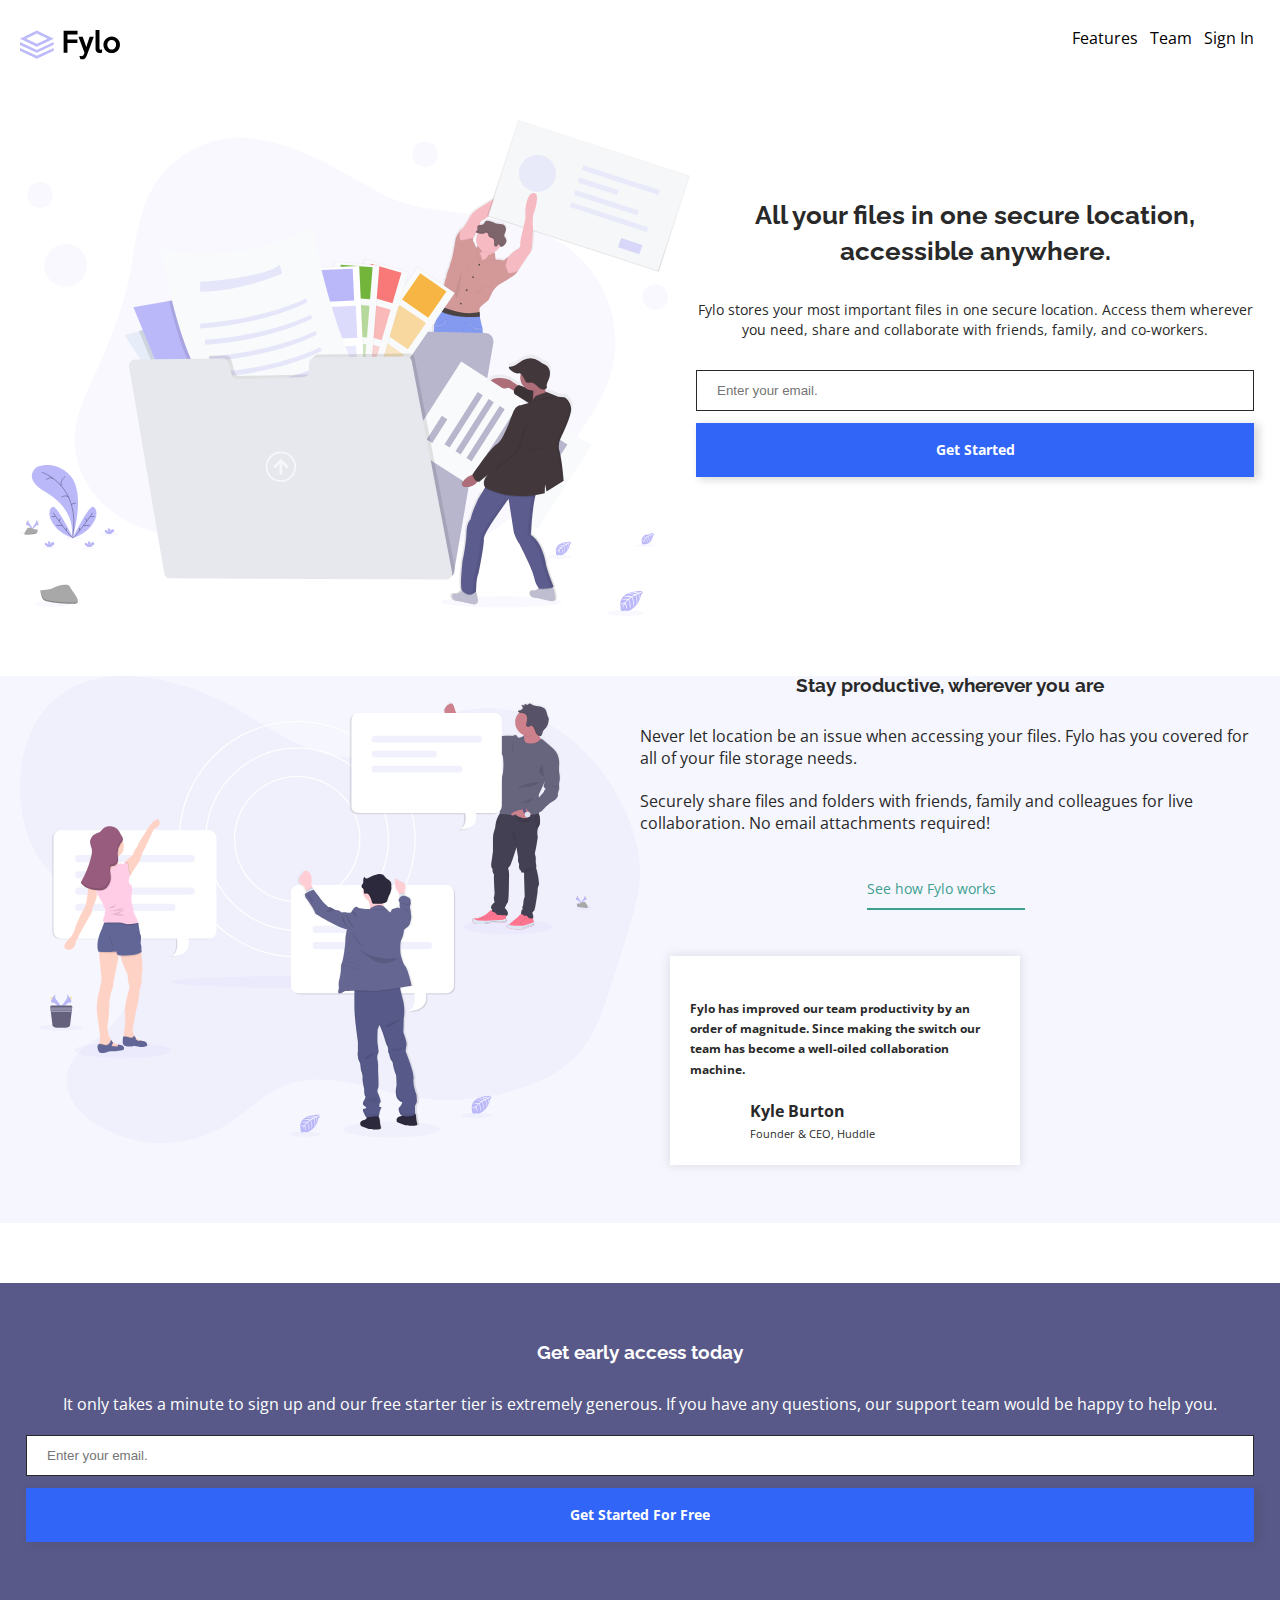
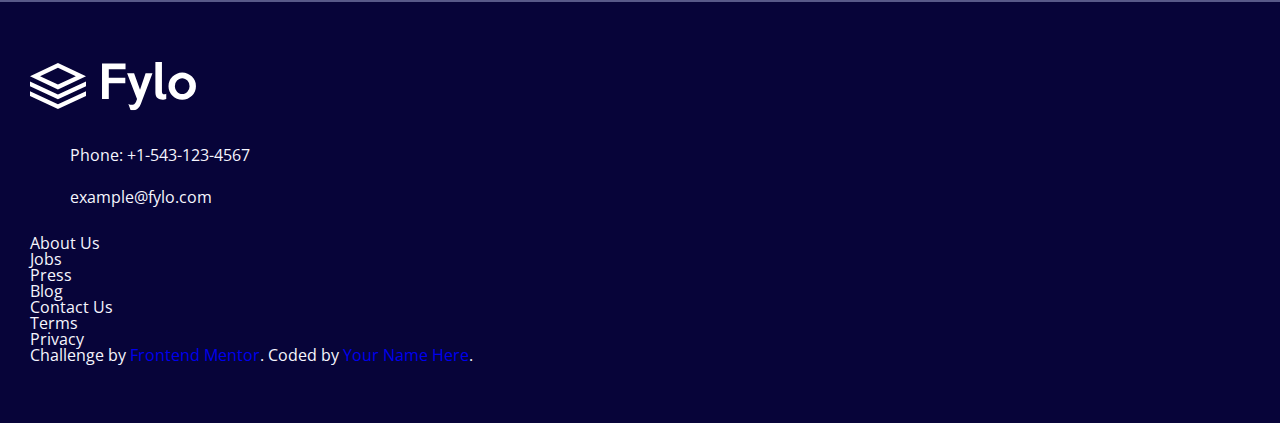
==== Challenge 3/index.html @ e167e277 "Challenge init" ====
<!DOCTYPE html>
<html lang="en">
  <head>
    <meta charset="UTF-8" />
    <meta name="viewport" content="width=device-width, initial-scale=1.0" />

    <link
      rel="icon"
      type="image/png"
      sizes="32x32"
      href="./images/favicon-32x32.png"
    />

    <title>Frontend Mentor | Fylo landing page with two column layout</title>

    <link rel="stylesheet" href="./css/main.css" />
  </head>
  <body>
    <header class="header-hero">
      <img class="logo" src="./images/logo.svg" alt="Logo" />
      <nav >
        <ul class="menu">
          <li><a class="action" href="#">Features</a></li>
          <li><a class="action" href="#">Team</a></li>
          <li><a class="action" href="#">Sign In</a></li>
        </ul>
      </nav>
    </header>

    <section class="hero-section">
      <div class="hero-image">
        <img  src="./images/illustration-1.svg" alt="ilustração" />
      </div>
      <div class="hero-info">
      <h1 class="title">All your files in one secure location, accessible anywhere.</h1>
        <p>
          Fylo stores your most important files in one secure location. Access
          them wherever you need, share and collaborate with friends, family,
          and co-workers.
        </p>
        <form class="hero-form">
          <input type="text" placeholder="Enter your email."/>
          <a class="btn-primary" href="#" >Get Started </a>
        </form>
      </div>
    </section>

    <section class="service-section">
      <div class="service-image">
        <img src="./images/illustration-2.svg" alt="ilustração">
      </div>
      <div class="service-info">
        <h2 class="subtitle">Stay productive, wherever you are</h2>
        <p>
          Never let location be an issue when accessing your files. Fylo has you
          covered for all of your file storage needs.
        </p>
        <p>
          Securely share files and folders with friends, family and colleagues for
          live collaboration. No email attachments required!
        </p>

        <a class="call-action" href="#">See how Fylo works</a>

        <div class="card">
          <p>
            Fylo has improved our team productivity by an order of magnitude.
            Since making the switch our team has become a well-oiled collaboration
            machine.
          </p>

          <ul class="avatar">
            <li>Kyle Burton</li>
            <li>Founder & CEO, Huddle</li>
          </ul>
        </div>
      </div>
    </section>

    <section class="contact-section">
      <h2 class="subtitle">Get early access today</h2>
      <p>
        It only takes a minute to sign up and our free starter tier is extremely
        generous. If you have any questions, our support team would be happy to
        help you.
      </p>
      <form class="contact-form">
        <input type="text" placeholder="Enter your email."/>
        <a class="btn-primary" href="#"> Get Started For Free</a>
      </form>
     
    </section>

    <footer class="footer-section">
      <img class="logo-footer" src="./images/logo-white.svg" alt="logo" />
      <ul class="info-footer">
        <li class="info phone">Phone: +1-543-123-4567</li>
        <li class="info email">example@fylo.com</li>
      </ul>

      <nav>
        <ul>
          <li>About Us</li>
          <li>Jobs</li>
          <li>Press</li>
          <li>Blog</li>
        </ul>

        <ul>
          <li>Contact Us</li>
          <li>Terms</li>
          <li>Privacy</li>
        </ul>
      </nav>

      <div>
        <ul>
          <li><a href="#"></a></li>
          <li><a href="#"></a></li>
          <li><a href="#"></a></li>
        </ul>
      </div>

      <p>
        Challenge by
        <a href="https://www.frontendmentor.io?ref=challenge" target="_blank"
          >Frontend Mentor</a
        >. Coded by <a href="#">Your Name Here</a>.
      </p>
    </footer>
  </body>
</html>
---- Challenge 3/css/main.css ----
@import url(https://fonts.googleapis.com/css2?family=Raleway:wght@400;700&display=swap);
@import url(https://fonts.googleapis.com/css2?family=Open+Sans&display=swap);
*,
*:before,
*:after {
  -webkit-box-sizing: border-box;
          box-sizing: border-box;
}

html, body, div, span, applet, object, iframe,
h1, h2, h3, h4, h5, h6, p, blockquote, pre,
a, abbr, acronym, address, big, cite, code,
del, dfn, em, img, ins, kbd, q, s, samp,
small, strike, strong, sub, sup, tt, var,
b, u, i, center,
dl, dt, dd, ol, ul, li,
fieldset, form, label, legend,
table, caption, tbody, tfoot, thead, tr, th, td,
article, aside, canvas, details, embed,
figure, figcaption, footer, header, hgroup,
menu, nav, output, ruby, section, summary,
time, mark, audio, video {
  margin: 0;
  padding: 0;
  border: 0;
  font-size: 100%;
  font: inherit;
  vertical-align: baseline;
}

/* HTML5 display-role reset for older browsers */
article, aside, details, figcaption, figure,
footer, header, hgroup, menu, nav, section {
  display: block;
}

body {
  line-height: 1;
}

ol, ul {
  list-style: none;
}

blockquote, q {
  quotes: none;
}

blockquote:before, blockquote:after,
q:before, q:after {
  content: '';
  content: none;
}

table {
  border-collapse: collapse;
  border-spacing: 0;
}

body {
  font-family: 'open Sans';
  color: #292929;
  height: 100%;
}

img {
  max-width: 100%;
  display: block;
}

a {
  text-decoration: none;
}

.title {
  font-family: Raleway;
  font-size: 1.6em;
  line-height: 1.4em;
  font-weight: 700;
  margin-bottom: 30px;
}

.subtitle {
  font-family: Raleway;
  font-size: 1.2em;
  text-align: center;
  font-weight: 700;
  margin-bottom: 30px;
}

.btn-primary {
  padding: 20px 20px;
  background-color: #3065f8;
  color: #ffffff;
  font-weight: 700;
  -webkit-box-shadow: 4px 2px 8px 1px rgba(68, 68, 68, 0.2);
  box-shadow: 4px 2px 8px 1px rgba(68, 68, 68, 0.2);
  font-size: 0.875em;
}

.header-hero {
  display: -webkit-box;
  display: -ms-flexbox;
  display: flex;
  -ms-flex-wrap: wrap;
      flex-wrap: wrap;
  -webkit-box-pack: justify;
      -ms-flex-pack: justify;
          justify-content: space-between;
  margin-top: 30px;
  padding-left: 20px;
  padding-right: 20px;
}

.logo {
  max-width: 100px;
}

.menu {
  display: -webkit-box;
  display: -ms-flexbox;
  display: flex;
}

.action {
  padding: 6px;
  color: black;
}

.hero-section {
  padding-top: 60px;
  display: -webkit-box;
  display: -ms-flexbox;
  display: flex;
  -ms-flex-wrap: wrap;
      flex-wrap: wrap;
  -webkit-box-align: center;
      -ms-flex-align: center;
          align-items: center;
  padding-left: 20px;
  padding-right: 20px;
  text-align: center;
  background-image: url(../../images/bg-curve-mobile.svg);
  background-repeat: no-repeat;
  background-position: bottom;
  background-size: contain;
}

.hero-image {
  -webkit-box-flex: 1;
      -ms-flex: 1 1 400px;
          flex: 1 1 400px;
  margin: 0 auto;
  margin-bottom: 60px;
}

.hero-info {
  -webkit-box-flex: 1;
      -ms-flex: 1 1 300px;
          flex: 1 1 300px;
  margin-bottom: 60px;
}

.hero-info p {
  padding-left: 6px;
  padding-right: 6px;
  font-size: 0.9em;
  line-height: 1.4em;
  margin-bottom: 30px;
}

.hero-form {
  margin-bottom: 60px;
  display: -webkit-inline-box;
  display: -ms-inline-flexbox;
  display: inline-flex;
  -webkit-box-orient: vertical;
  -webkit-box-direction: normal;
      -ms-flex-direction: column;
          flex-direction: column;
  width: 100%;
  -ms-flex-wrap: wrap;
      flex-wrap: wrap;
  padding-left: 6px;
  padding-right: 6px;
}

.hero-form input {
  max-width: 100%;
  margin-bottom: 12px;
  padding: 12px 20px;
  border: 1px solid #292929;
  color: #bfbfbf;
}

.service-section {
  display: -webkit-box;
  display: -ms-flexbox;
  display: flex;
  -ms-flex-wrap: wrap;
      flex-wrap: wrap;
  padding-left: 20px;
  padding-right: 20px;
  margin-bottom: 60px;
  background-color: #f6f6fe;
}

.service-image {
  -webkit-box-flex: 1;
      -ms-flex: 1 1 300px;
          flex: 1 1 300px;
  margin-bottom: 80px;
}

.service-info {
  -webkit-box-flex: 1;
      -ms-flex: 1 1 300px;
          flex: 1 1 300px;
}

.service-info > p {
  margin-bottom: 20px;
  color: #292929;
  font-size: 1em;
  line-height: 1.4em;
}

.call-action {
  text-align: center;
  display: block;
  padding: 20px;
  color: #3c9f8f;
  position: relative;
  margin-left: -6px;
  margin-bottom: 40px;
  font-size: 0.875em;
}

.call-action::after {
  content: "";
  display: inline-block;
  background-image: url(../../images/icon-arrow.svg);
  background-repeat: no-repeat;
  background-size: cover;
  background-position: 100% 100%;
  width: 25px;
  height: 25px;
  margin-bottom: -6px;
  margin-left: 6px;
}

.call-action::before {
  content: "";
  display: inline-block;
  width: 158px;
  height: 2px;
  background-color: #3c9f8f;
  position: absolute;
  bottom: 6px;
}

.card {
  background-color: #ffffff;
  padding: 20px;
  -webkit-box-shadow: 0px 0px 10px 1px rgba(0, 0, 0, 0.1);
  box-shadow: 0px 0px 10px 1px rgba(0, 0, 0, 0.1);
  margin: 0 30px;
  max-width: 350px;
}

.card > p {
  margin-bottom: 20px;
  color: #292929;
  font-size: 0.75em;
  line-height: 1.7em;
  font-weight: 700;
  color: #292929;
}

.card::before {
  content: "";
  display: inline-block;
  background-image: url(../../images/icon-quotes.svg);
  background-repeat: no-repeat;
  background-size: cover;
  background-position: 100% 100%;
  width: 15px;
  height: 15px;
  margin-bottom: 6px;
}

.avatar {
  font-size: 1em;
  line-height: 1.4em;
  font-weight: bolder;
  padding-left: 60px;
  position: relative;
}

.avatar li:nth-last-child(odd) {
  font-size: 0.7em;
  font-weight: normal;
}

.avatar::before {
  content: "";
  display: inline-block;
  background-image: url(../../images/avatar-testimonial.jpg);
  background-repeat: no-repeat;
  background-size: cover;
  width: 40px;
  height: 40px;
  border-radius: 50%;
  position: absolute;
  left: 0;
}

.contact-section {
  background-color: #585989;
  color: #ffffff;
  text-align: center;
  padding: 60px 20px;
}

.contact-section p {
  margin-bottom: 20px;
  color: #292929;
  font-size: 1em;
  line-height: 1.4em;
  color: #ffffff;
}

.contact-form {
  display: -webkit-inline-box;
  display: -ms-inline-flexbox;
  display: inline-flex;
  -webkit-box-orient: vertical;
  -webkit-box-direction: normal;
      -ms-flex-direction: column;
          flex-direction: column;
  width: 100%;
  -ms-flex-wrap: wrap;
      flex-wrap: wrap;
  padding-left: 6px;
  padding-right: 6px;
}

.contact-form input {
  max-width: 100%;
  margin-bottom: 12px;
  padding: 12px 20px;
  border: 1px solid #292929;
  color: #bfbfbf;
}

.footer-section {
  background-color: #070439;
  padding: 60px 30px;
  color: #f6f6fe;
}

.logo-footer {
  margin-bottom: 30px;
}

.info-footer {
  margin-bottom: 30px;
}

.info-footer .info {
  margin-bottom: 20px;
}

.info-footer .phone::before {
  content: "";
  display: inline-block;
  background-image: url(./../../images/icon-phone.svg);
  background-repeat: no-repeat;
  width: 20px;
  height: 20px;
  margin-right: 20px;
  position: relative;
  top: 5px;
}

.email::before {
  content: "";
  display: inline-block;
  background-image: url(./../../images/icon-email.svg);
  background-repeat: no-repeat;
  width: 20px;
  height: 20px;
  margin-right: 20px;
  position: relative;
  top: 7px;
}
/*# sourceMappingURL=main.css.map */
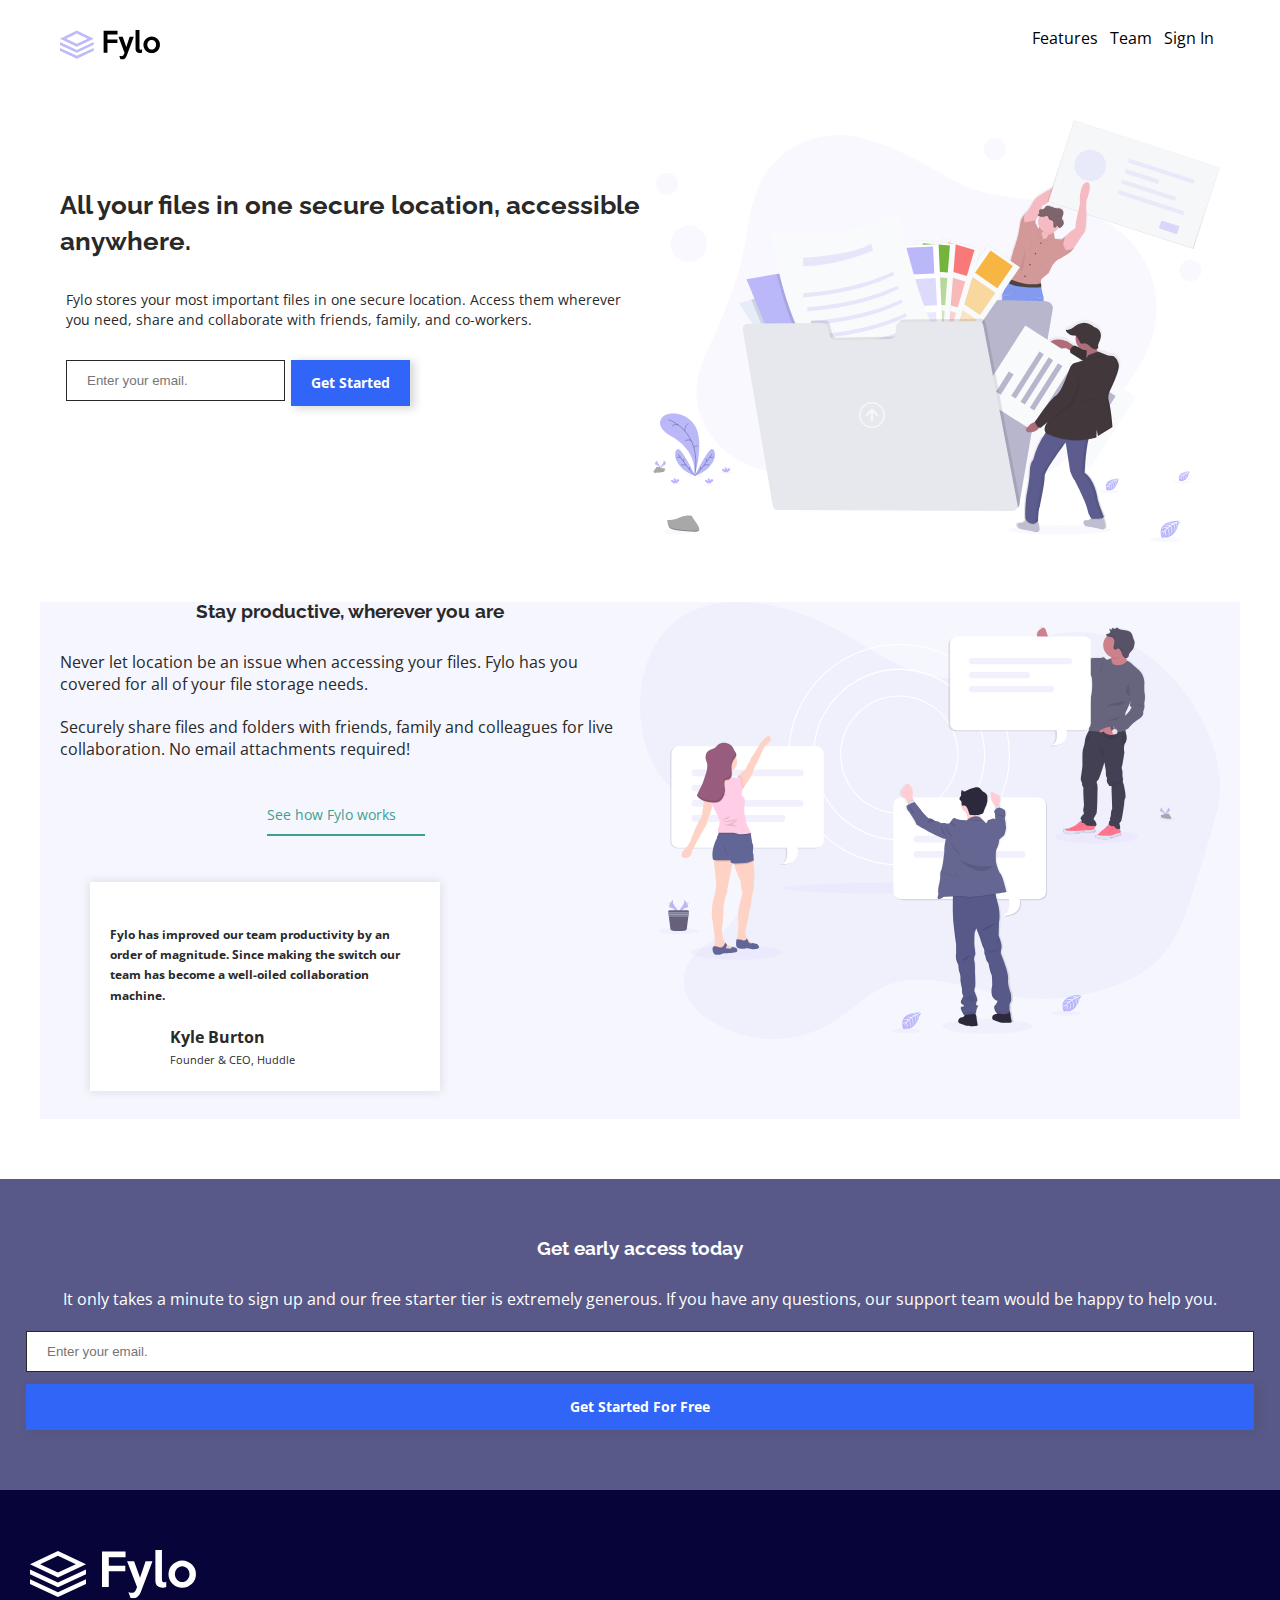
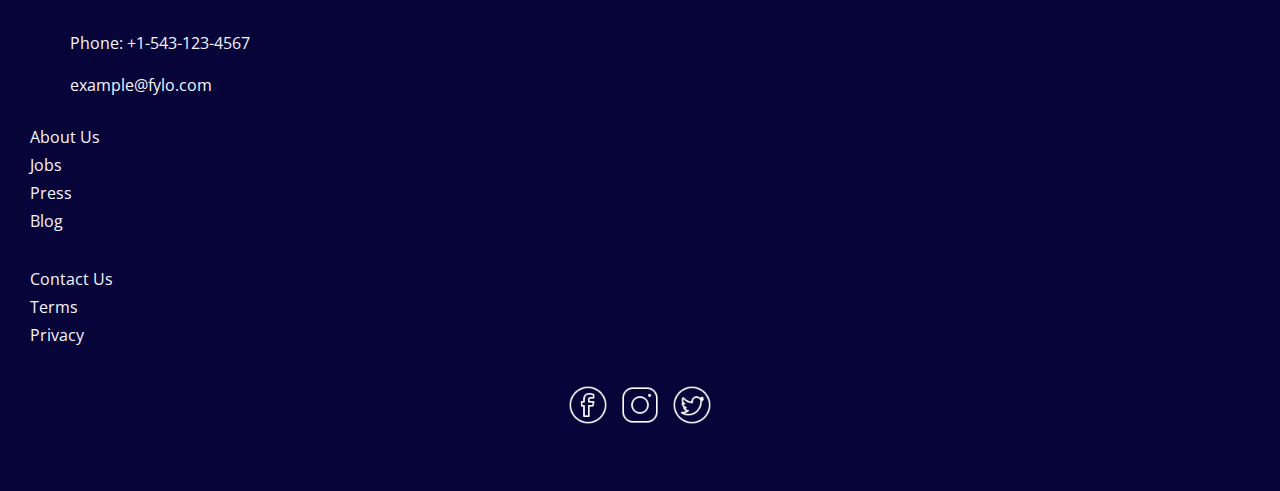
==== commit 2f34a184: "starting the responsive" ====
--- a/Challenge 3/index.html
+++ b/Challenge 3/index.html
@@ -18,7 +18,7 @@
   <body>
     <header class="header-hero">
       <img class="logo" src="./images/logo.svg" alt="Logo" />
-      <nav >
+      <nav>
         <ul class="menu">
           <li><a class="action" href="#">Features</a></li>
           <li><a class="action" href="#">Team</a></li>
@@ -29,25 +29,27 @@
 
     <section class="hero-section">
       <div class="hero-image">
-        <img  src="./images/illustration-1.svg" alt="ilustração" />
+        <img src="./images/illustration-1.svg" alt="ilustração" />
       </div>
       <div class="hero-info">
-      <h1 class="title">All your files in one secure location, accessible anywhere.</h1>
+        <h1 class="title">
+          All your files in one secure location, accessible anywhere.
+        </h1>
         <p>
           Fylo stores your most important files in one secure location. Access
           them wherever you need, share and collaborate with friends, family,
           and co-workers.
         </p>
         <form class="hero-form">
-          <input type="text" placeholder="Enter your email."/>
-          <a class="btn-primary" href="#" >Get Started </a>
+          <input type="text" placeholder="Enter your email." />
+          <a class="btn-primary" href="#">Get Started </a>
         </form>
       </div>
     </section>
 
     <section class="service-section">
       <div class="service-image">
-        <img src="./images/illustration-2.svg" alt="ilustração">
+        <img src="./images/illustration-2.svg" alt="ilustração" />
       </div>
       <div class="service-info">
         <h2 class="subtitle">Stay productive, wherever you are</h2>
@@ -56,8 +58,8 @@
           covered for all of your file storage needs.
         </p>
         <p>
-          Securely share files and folders with friends, family and colleagues for
-          live collaboration. No email attachments required!
+          Securely share files and folders with friends, family and colleagues
+          for live collaboration. No email attachments required!
         </p>
 
         <a class="call-action" href="#">See how Fylo works</a>
@@ -65,8 +67,8 @@
         <div class="card">
           <p>
             Fylo has improved our team productivity by an order of magnitude.
-            Since making the switch our team has become a well-oiled collaboration
-            machine.
+            Since making the switch our team has become a well-oiled
+            collaboration machine.
           </p>
 
           <ul class="avatar">
@@ -85,10 +87,9 @@
         help you.
       </p>
       <form class="contact-form">
-        <input type="text" placeholder="Enter your email."/>
+        <input type="text" placeholder="Enter your email." />
         <a class="btn-primary" href="#"> Get Started For Free</a>
       </form>
-     
     </section>
 
     <footer class="footer-section">
@@ -99,34 +100,31 @@
       </ul>
 
       <nav>
-        <ul>
-          <li>About Us</li>
-          <li>Jobs</li>
-          <li>Press</li>
-          <li>Blog</li>
+        <ul class="nav-footer">
+          <li><a href="#">About Us</a></li>
+          <li><a href="#">Jobs</a></li>
+          <li><a href="#">Press</a></li>
+          <li><a href="#">Blog</a></li>
         </ul>
 
-        <ul>
-          <li>Contact Us</li>
-          <li>Terms</li>
-          <li>Privacy</li>
+        <ul class="nav-footer">
+          <li><a href="#">Contact Us</a></li>
+          <li><a href="#">Terms</a></li>
+          <li><a href="#">Privacy</a></li>
         </ul>
       </nav>
 
-      <div>
-        <ul>
-          <li><a href="#"></a></li>
-          <li><a href="#"></a></li>
-          <li><a href="#"></a></li>
-        </ul>
-      </div>
-
-      <p>
-        Challenge by
-        <a href="https://www.frontendmentor.io?ref=challenge" target="_blank"
-          >Frontend Mentor</a
-        >. Coded by <a href="#">Your Name Here</a>.
-      </p>
+      <ul class="social-media">
+        <li>
+          <a href="#"><img src="./images/facebook.png" alt="facebook" /></a>
+        </li>
+        <li>
+          <a href="#"><img src="./images/instagram.png" alt="instagram" /></a>
+        </li>
+        <li>
+          <a href="#"><img src="./images/twitter.png" alt="twitter" /></a>
+        </li>
+      </ul>
     </footer>
   </body>
 </html>
--- a/Challenge 3/css/main.css
+++ b/Challenge 3/css/main.css
@@ -89,7 +89,7 @@
 }
 
 .btn-primary {
-  padding: 20px 20px;
+  padding: 16px 20px;
   background-color: #3065f8;
   color: #ffffff;
   font-weight: 700;
@@ -110,6 +110,10 @@
   margin-top: 30px;
   padding-left: 20px;
   padding-right: 20px;
+  flex-wrap: wrap;
+  margin-left: auto;
+  margin-right: auto;
+  max-width: 1200px;
 }
 
 .logo {
@@ -144,20 +148,55 @@
   background-repeat: no-repeat;
   background-position: bottom;
   background-size: contain;
+  flex-wrap: wrap;
+  margin-left: auto;
+  margin-right: auto;
+  max-width: 1200px;
+}
+
+@media only screen and (min-width: 768px) and (max-width: 900px) {
+  .hero-section {
+    text-align: left;
+  }
+}
+
+@media only screen and (min-width: 901px) {
+  .hero-section {
+    -webkit-box-ordinal-group: 3;
+        -ms-flex-order: 2;
+            order: 2;
+    text-align: left;
+  }
 }
 
 .hero-image {
   -webkit-box-flex: 1;
-      -ms-flex: 1 1 400px;
-          flex: 1 1 400px;
+      -ms-flex: 1 1 350px;
+          flex: 1 1 350px;
   margin: 0 auto;
   margin-bottom: 60px;
 }
 
+@media only screen and (min-width: 768px) and (max-width: 900px) {
+  .hero-image {
+    -webkit-box-ordinal-group: 3;
+        -ms-flex-order: 2;
+            order: 2;
+  }
+}
+
+@media only screen and (min-width: 901px) {
+  .hero-image {
+    -webkit-box-ordinal-group: 3;
+        -ms-flex-order: 2;
+            order: 2;
+  }
+}
+
 .hero-info {
   -webkit-box-flex: 1;
-      -ms-flex: 1 1 300px;
-          flex: 1 1 300px;
+      -ms-flex: 1 1 370px;
+          flex: 1 1 370px;
   margin-bottom: 60px;
 }
 
@@ -171,9 +210,9 @@
 
 .hero-form {
   margin-bottom: 60px;
-  display: -webkit-inline-box;
-  display: -ms-inline-flexbox;
-  display: inline-flex;
+  display: -webkit-box;
+  display: -ms-flexbox;
+  display: flex;
   -webkit-box-orient: vertical;
   -webkit-box-direction: normal;
       -ms-flex-direction: column;
@@ -191,6 +230,46 @@
   padding: 12px 20px;
   border: 1px solid #292929;
   color: #bfbfbf;
+}
+
+@media only screen and (min-width: 768px) and (max-width: 900px) {
+  .hero-form input {
+    margin-right: 6px;
+  }
+}
+
+@media only screen and (min-width: 901px) {
+  .hero-form input {
+    margin-right: 6px;
+  }
+}
+
+@media only screen and (min-width: 768px) and (max-width: 900px) {
+  .hero-form {
+    -ms-flex-wrap: nowrap;
+        flex-wrap: nowrap;
+    -webkit-box-orient: horizontal;
+    -webkit-box-direction: normal;
+        -ms-flex-direction: row;
+            flex-direction: row;
+    -webkit-box-align: start;
+        -ms-flex-align: start;
+            align-items: flex-start;
+  }
+}
+
+@media only screen and (min-width: 901px) {
+  .hero-form {
+    -ms-flex-wrap: nowrap;
+        flex-wrap: nowrap;
+    -webkit-box-orient: horizontal;
+    -webkit-box-direction: normal;
+        -ms-flex-direction: row;
+            flex-direction: row;
+    -webkit-box-align: start;
+        -ms-flex-align: start;
+            align-items: flex-start;
+  }
 }
 
 .service-section {
@@ -203,6 +282,10 @@
   padding-right: 20px;
   margin-bottom: 60px;
   background-color: #f6f6fe;
+  flex-wrap: wrap;
+  margin-left: auto;
+  margin-right: auto;
+  max-width: 1200px;
 }
 
 .service-image {
@@ -210,6 +293,22 @@
       -ms-flex: 1 1 300px;
           flex: 1 1 300px;
   margin-bottom: 80px;
+}
+
+@media only screen and (min-width: 768px) and (max-width: 900px) {
+  .service-image {
+    -webkit-box-ordinal-group: 3;
+        -ms-flex-order: 2;
+            order: 2;
+  }
+}
+
+@media only screen and (min-width: 901px) {
+  .service-image {
+    -webkit-box-ordinal-group: 3;
+        -ms-flex-order: 2;
+            order: 2;
+  }
 }
 
 .service-info {
@@ -394,4 +493,33 @@
   position: relative;
   top: 7px;
 }
+
+.nav-footer {
+  margin-bottom: 30px;
+}
+
+.nav-footer a {
+  display: block;
+  color: #f6f6fe;
+  padding-top: 6px;
+  padding-bottom: 6px;
+}
+
+.social-media {
+  display: -webkit-box;
+  display: -ms-flexbox;
+  display: flex;
+  -webkit-box-pack: center;
+      -ms-flex-pack: center;
+          justify-content: center;
+}
+
+.social-media a {
+  display: block;
+  padding: 6px;
+}
+
+.social-media img {
+  max-width: 40px;
+}
 /*# sourceMappingURL=main.css.map */